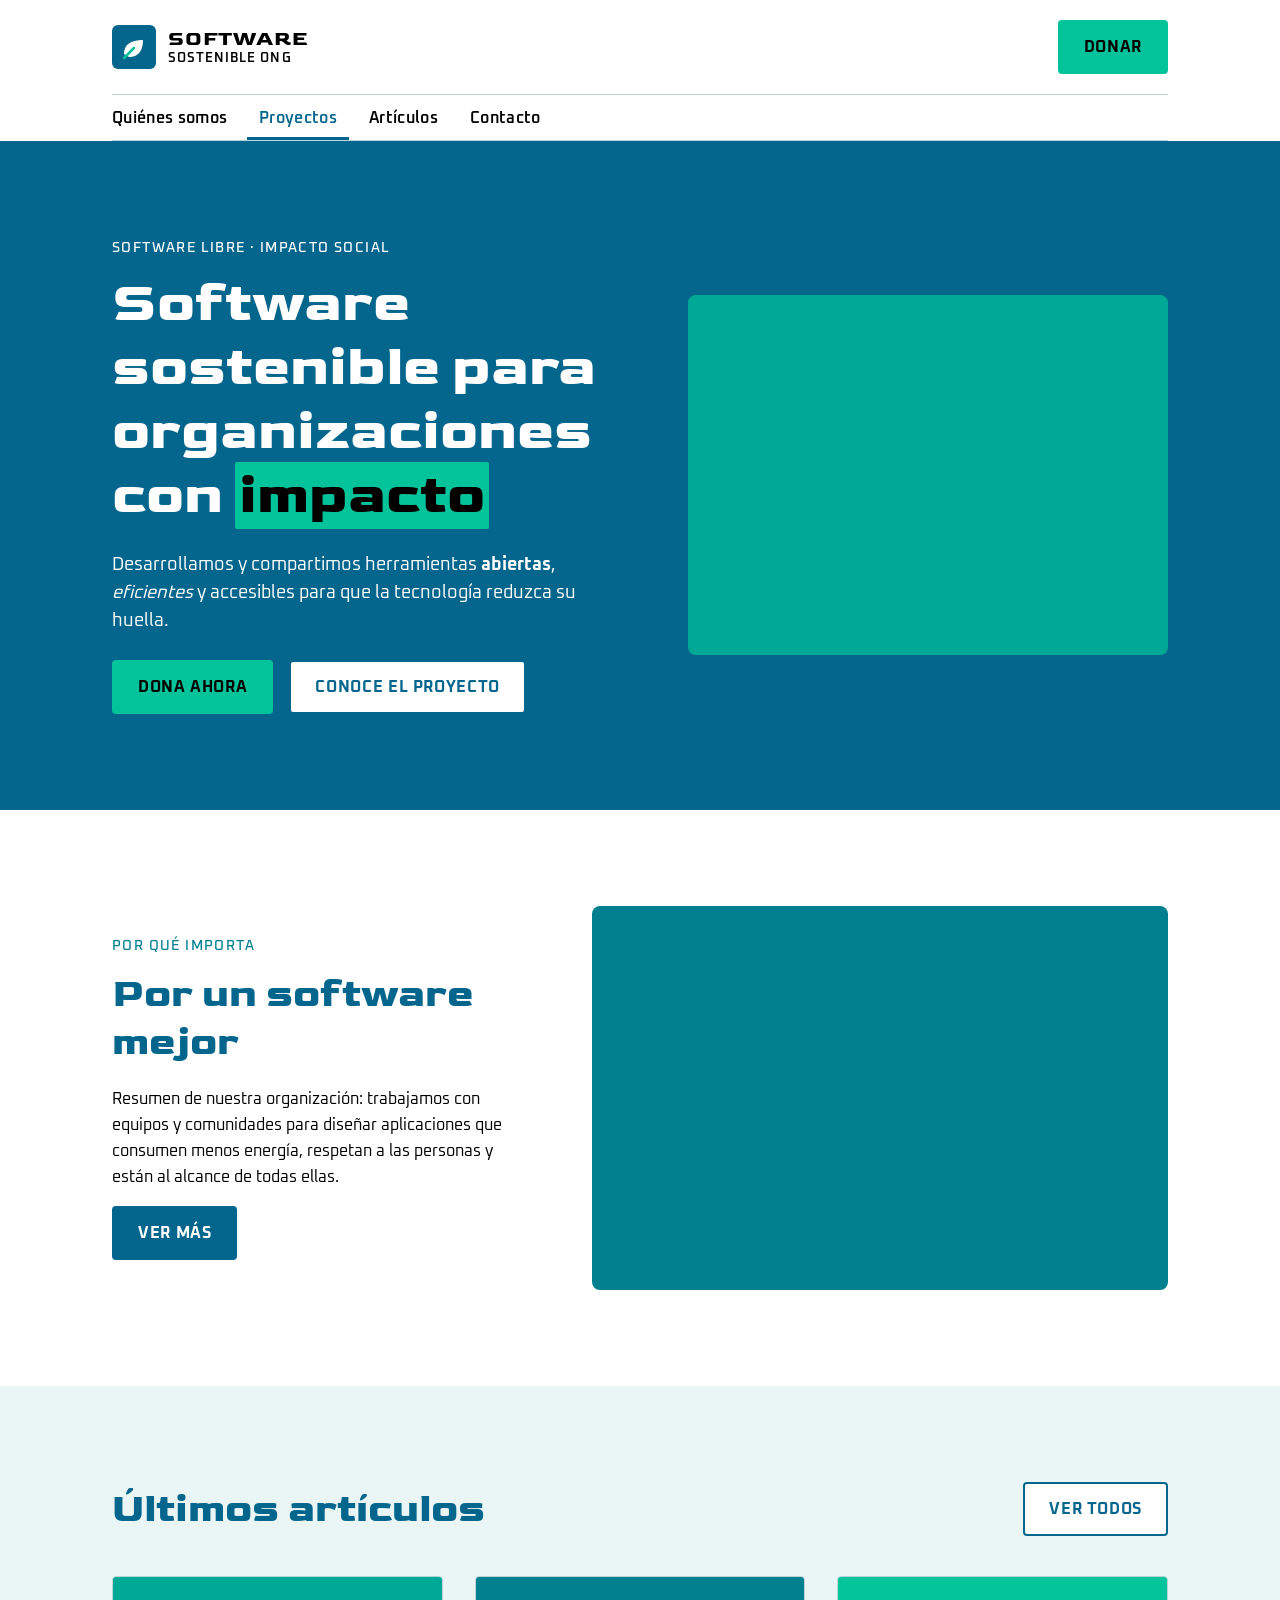
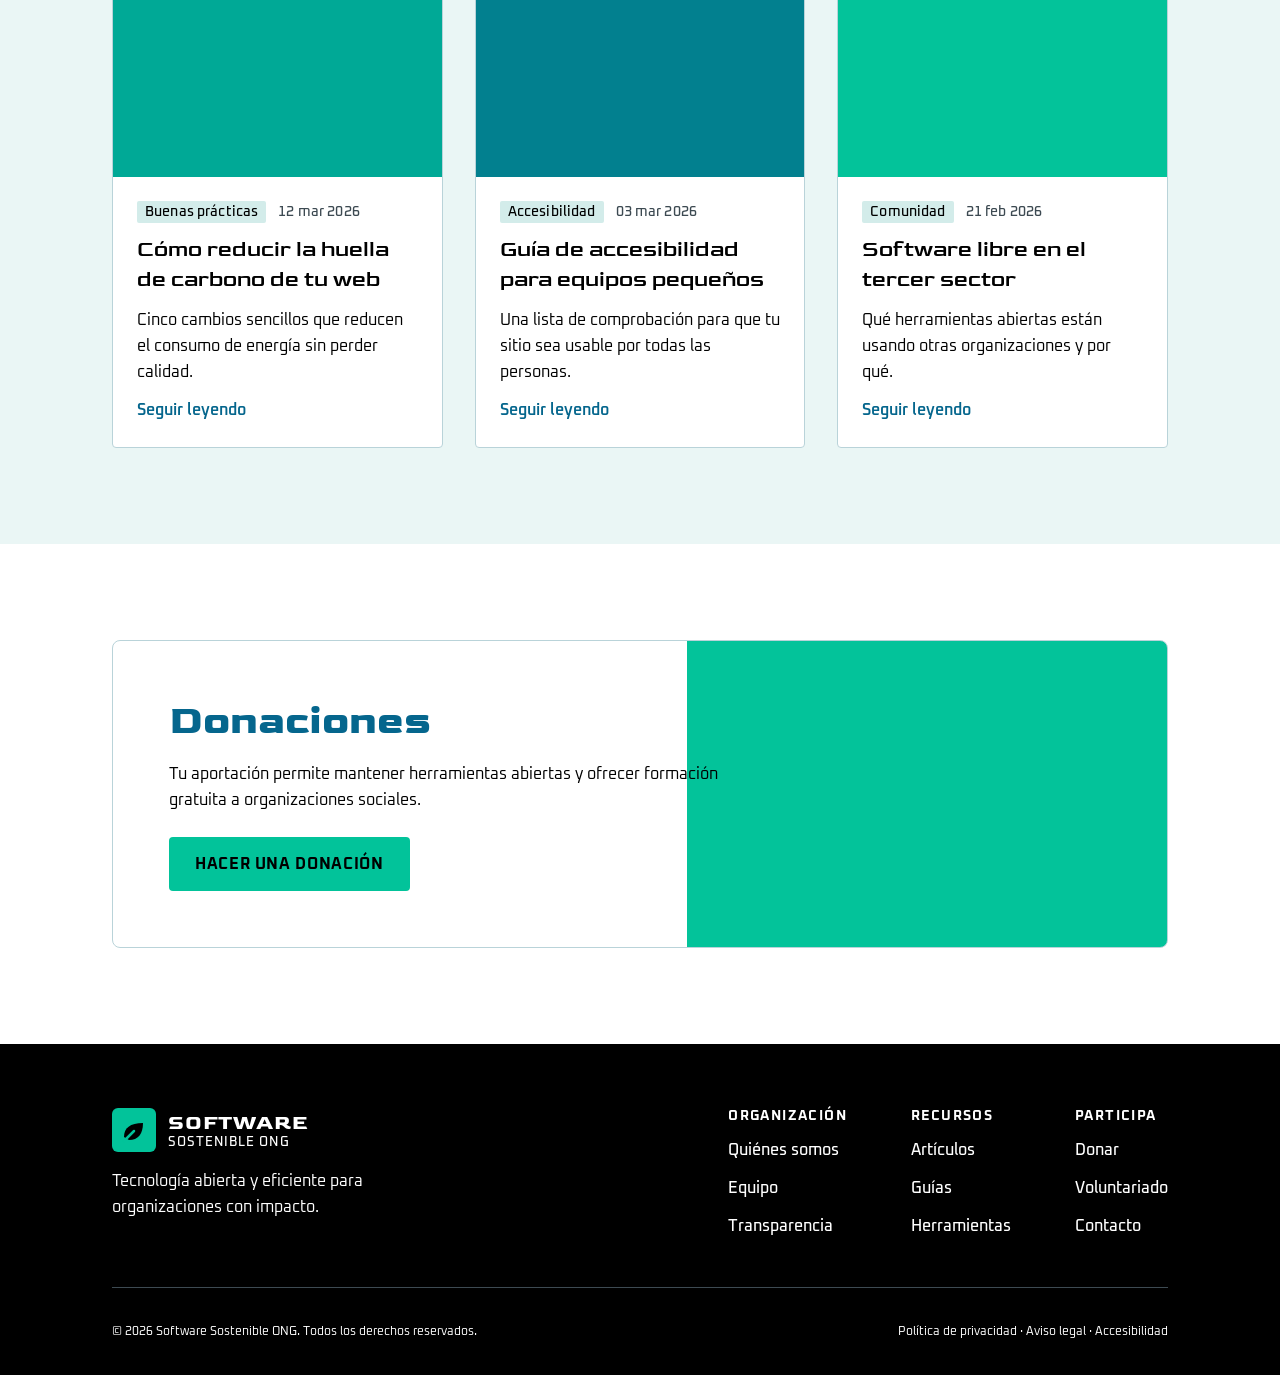
==== fase2-interna/index.html @ 972f6027 "Añadir fase2-interna con index.html" ====
<!DOCTYPE html>
<html lang="es">
<head>
  <meta charset="UTF-8">
  <meta name="viewport" content="width=device-width, initial-scale=1.0">
  <meta name="description" content="ONG que desarrolla y comparte software sostenible, abierto y accesible para organizaciones con impacto social.">
  <title>Inicio · Software Sostenible ONG</title>
  <!-- Google Fonts: Goldman (títulos) y Oxanium (texto) con sans-serif como reserva -->
  <link rel="preconnect" href="https://fonts.googleapis.com">
  <link rel="preconnect" href="https://fonts.gstatic.com" crossorigin>
  <link href="https://fonts.googleapis.com/css2?family=Goldman:wght@400;700&family=Oxanium:wght@400;500;600;700&display=swap" rel="stylesheet">

  <!-- FASE 2: hoja de estilos interna -->
  <style>
    /* =====================================================
       FASE 2 · Hoja de estilos interna (index.html)
       Fuente de valores: guía de estilo de la UT1 (Penpot)
       Paleta: #05668D primario · #028090 secundario · #00A896 acento
               #02C39A destacado · #EAF6F5 tinte · #D3ECEA tinte fuerte
               #B9D3D9 borde suave · #3D4A52 texto suave · #B00020 error
       ===================================================== */

    /* ---------- 1. Reinicio de estilos ---------- */
    * {
      box-sizing: border-box;
      margin: 0;
      padding: 0;
    }

    /* ---------- 2. Selectores de etiqueta ---------- */
    body {
      font-family: 'Oxanium', sans-serif;
      font-size: 1rem;
      font-weight: 400;
      line-height: 1.625;
      color: #000000;
      background-color: #FFFFFF;
    }

    /* Selector agrupado: los tres títulos comparten tipografía */
    h1, h2, h3 {
      font-family: 'Goldman', sans-serif;
      font-weight: 400;
      color: #05668D;
    }

    h1 {
      font-size: 3.5rem;        /* 56 px */
      font-weight: 700;
      line-height: 1.1428;
    }

    h2 {
      font-size: 2.5rem;        /* 40 px */
      font-weight: 700;
      line-height: 1.2;
    }

    h3 {
      font-size: 1.375rem;      /* 22 px */
      line-height: 1.3636;
    }

    p {
      margin-bottom: 1rem;
    }

    a {
      color: #05668D;
      font-weight: 600;
      text-decoration: none;
    }

    img {
      display: block;
      max-width: 100%;
      height: auto;
    }

    ul {
      list-style: none;
    }

    /* Elementos de formulario: heredan la tipografía del sitio */
    input, button, textarea, select {
      font: inherit;
      color: inherit;
    }

    /* Énfasis de la Fase 1 */
    strong {
      font-weight: 700;
    }

    em {
      font-style: italic;
    }

    mark {
      background-color: #02C39A;
      color: #000000;
      padding: 0 0.25rem;
      border-radius: 2px;
    }

    /* ---------- 3. Selectores de clase ---------- */
    /* Accesibilidad: enlace para saltar al contenido y texto solo para lectores */
    .saltar {
      position: absolute;
      left: -999px;
      background-color: #05668D;
      color: #FFFFFF;
      padding: 0.5rem 1rem;
    }

    .saltar:focus {
      left: 0;
      top: 0;
      z-index: 10;
    }

    .sr-only {
      position: absolute;
      width: 1px;
      height: 1px;
      overflow: hidden;
      clip: rect(0 0 0 0);
      white-space: nowrap;
    }

    /* Botones: base y variantes */
    .btn {
      display: inline-block;
      padding: 0.75rem 1.5rem;
      border: 2px solid transparent;
      border-radius: 4px;
      font-size: 1rem;
      font-weight: 700;
      letter-spacing: 0.04em;
      text-transform: uppercase;
      text-align: center;
      cursor: pointer;
    }

    .btn--donar {
      background-color: #02C39A;
      color: #000000;
    }

    .btn--donar:hover {
      background-color: #00A896;
    }

    .btn--primario {
      background-color: #05668D;
      color: #FFFFFF;
    }

    .btn--primario:hover {
      background-color: #028090;
    }

    .btn--secundario {
      background-color: #FFFFFF;
      border-color: #05668D;
      color: #05668D;
    }

    .btn--secundario:hover {
      background-color: #EAF6F5;
    }

    .btn:focus-visible,
    .enlace:focus-visible,
    .menu__enlace:focus-visible {
      outline: 3px solid #00A896;
      outline-offset: 2px;
    }

    /* Texto de apoyo */
    .antetitulo,
    .hero__antetitulo {
      font-size: 0.875rem;      /* 14 px */
      font-weight: 500;
      letter-spacing: 0.1em;
      text-transform: uppercase;
      margin-bottom: 0.75rem;
    }

    .antetitulo {
      color: #028090;
    }

    .enlace {
      color: #05668D;
      font-weight: 600;
    }

    .enlace:hover {
      text-decoration: underline;
    }

    .etiqueta {
      display: inline-block;
      background-color: #D3ECEA;
      color: #000000;
      font-size: 0.875rem;
      font-weight: 500;
      padding: 0 0.5rem;
      border-radius: 2px;
    }

    /* ---------- 4. Cabecera y menú (id y descendientes) ---------- */
    #cabecera {
      display: flex;
      flex-wrap: wrap;
      align-items: center;
      justify-content: space-between;
      padding: 1.25rem 7rem 0;
      background-color: #FFFFFF;
    }

    .logo {
      display: flex;
      align-items: center;
      gap: 0.75rem;
      color: #000000;
    }

    .logo__texto {
      display: flex;
      flex-direction: column;
      line-height: 1.2;
      font-size: 0.8125rem;
      letter-spacing: 0.08em;
    }

    .logo__texto strong {
      font-family: 'Goldman', sans-serif;
      font-size: 1.25rem;
      letter-spacing: 0.04em;
    }

    .menu {
      flex-basis: 100%;
      margin-top: 1.25rem;
      border-top: 1px solid #B9D3D9;
      border-bottom: 1px solid #B9D3D9;
    }

    /* Hijos directos: lista horizontal del menú */
    .menu__lista {
      display: flex;
      gap: 0.5rem;
    }

    .menu__lista > li {
      display: block;
    }

    /* Pseudoclase :first-child: el primer enlace se alinea con el logotipo */
    .menu__lista > li:first-child .menu__enlace {
      padding-left: 0;
    }

    .menu__enlace {
      display: block;
      padding: 0.625rem 0.75rem 0.375rem;
      color: #000000;
      font-weight: 600;
      letter-spacing: 0.02em;
      border-bottom: 3px solid transparent;
    }

    .menu__enlace:hover,
    .menu__enlace[aria-current="page"] {
      color: #05668D;
      border-bottom-color: #05668D;
    }

    /* ---------- 5. Hero (id) ---------- */
    #hero {
      display: flex;
      align-items: center;
      gap: 4rem;
      padding: 6rem 7rem;
      background-color: #05668D;
      color: #FFFFFF;
    }

    #hero h1 {
      color: #FFFFFF;
      margin-bottom: 1.5rem;
    }

    .hero__texto {
      flex: 1;
    }

    .hero__antetitulo {
      color: #FFFFFF;
    }

    .hero__subtitulo {
      max-width: 35rem;
      font-size: 1.125rem;      /* Large Body 18 px */
      line-height: 1.5555;
      margin-bottom: 1.5rem;
    }

    .hero__botones {
      display: flex;
      flex-wrap: wrap;
      gap: 1rem;
    }

    /* En el hero el botón principal es verde y el secundario blanco */
    #hero .btn--secundario {
      background-color: #FFFFFF;
    }

    .hero__imagen {
      width: 30rem;
      height: 22.5rem;
      flex-shrink: 0;
      object-fit: cover;
      border-radius: 8px;
    }

    /* ---------- 6. Secciones generales ---------- */
    .seccion {
      padding: 6rem 7rem;
    }

    .seccion--quienes {
      display: flex;
      align-items: center;
      gap: 5rem;
    }

    .seccion__texto {
      flex: 1;
    }

    .seccion__texto h2 {
      margin-bottom: 1.25rem;
    }

    .seccion__imagen {
      width: 36rem;
      height: 24rem;
      flex-shrink: 0;
      object-fit: cover;
      border-radius: 8px;
    }

    /* ---------- 7. Últimos artículos y tarjetas ---------- */
    .seccion--articulos {
      background-color: #EAF6F5;
    }

    .seccion__cabecera {
      display: flex;
      align-items: center;
      justify-content: space-between;
      margin-bottom: 2.5rem;
    }

    .tarjetas {
      display: flex;
      gap: 2rem;
    }

    .tarjeta {
      flex: 1;
      background-color: #FFFFFF;
      border: 1px solid #B9D3D9;
      border-radius: 4px;
      overflow: hidden;
    }

    .tarjeta__imagen {
      width: 100%;
      height: 12.5rem;          /* 200 px */
      object-fit: cover;
    }

    .tarjeta__cuerpo {
      padding: 1.5rem;
    }

    .tarjeta__cuerpo > * {
      margin-bottom: 0.75rem;
    }

    /* Pseudoclase :last-child: el último elemento no deja hueco debajo */
    .tarjeta__cuerpo > :last-child {
      margin-bottom: 0;
    }

    .tarjeta__meta {
      display: flex;
      align-items: center;
      gap: 0.75rem;
      font-size: 0.875rem;
      font-weight: 500;
      letter-spacing: 0.01em;
      color: #3D4A52;
    }

    .tarjeta__titulo {
      color: #000000;
    }

    .tarjeta:hover {
      border-color: #05668D;
    }

    /* ---------- 8. Llamada a la acción (CTA) ---------- */
    .cta {
      margin: 6rem 7rem;
      border: 1px solid #B9D3D9;
      border-radius: 8px;
      background: #FFFFFF url('../img/cta-fondo.jpg') right center / 30rem 100% no-repeat;
    }

    .cta__texto {
      max-width: 42rem;
      padding: 3.5rem;
    }

    .cta__texto h2 {
      margin-bottom: 1rem;
    }

    .cta__texto p {
      margin-bottom: 1.5rem;
    }

    /* ---------- 9. Pie de página ---------- */
    #pie {
      display: flex;
      flex-direction: column;
      gap: 3rem;
      padding: 4rem 7rem 2rem;
      background-color: #000000;
      color: #FFFFFF;
    }

    #pie a {
      color: #FFFFFF;
      font-weight: 500;
    }

    #pie a:hover {
      color: #02C39A;
    }

    .pie .logo,
    #pie .logo {
      color: #FFFFFF;
    }

    .pie__principal {
      display: flex;
      justify-content: space-between;
      gap: 3rem;
    }

    .pie__marca {
      max-width: 20rem;
    }

    .pie__marca p {
      margin-top: 1rem;
    }

    .pie__columnas {
      display: flex;
      gap: 4rem;
    }

    .pie__titulo {
      font-family: 'Oxanium', sans-serif;
      font-size: 0.875rem;
      font-weight: 700;
      letter-spacing: 0.1em;
      text-transform: uppercase;
      color: #FFFFFF;
      margin-bottom: 0.75rem;
    }

    /* Descendientes: elementos de lista dentro de las columnas del pie */
    .pie__columna li {
      margin-bottom: 0.75rem;
    }

    .pie__columna li:last-child {
      margin-bottom: 0;
    }

    .pie__legal {
      display: flex;
      justify-content: space-between;
      padding-top: 2rem;
      border-top: 1px solid #3D4A52;
      font-size: 0.875rem;
    }

    .pie__legal p {
      margin-bottom: 0;
    }
  </style>
</head>
<body>
  <a class="saltar" href="#contenido">Saltar al contenido</a>

  <header class="cabecera" id="cabecera">
    <a class="logo" href="../index.html" title="Ir al inicio">
      <img class="logo__marca" src="../img/logo.svg" alt="Software Sostenible ONG, ir al inicio" width="44" height="44">
      <span class="logo__texto" aria-hidden="true"><strong>SOFTWARE</strong> <span>SOSTENIBLE ONG</span></span>
    </a>
    <a class="btn btn--donar" href="../formulario.html">Donar</a>
    <nav class="menu" aria-label="Menú principal">
      <ul class="menu__lista">
        <li><a class="menu__enlace" href="../index.html#quienes-somos">Quiénes somos</a></li>
        <li><a class="menu__enlace" href="../index.html" aria-current="page">Proyectos</a></li>
        <li><a class="menu__enlace" href="../listado.html">Artículos</a></li>
        <li><a class="menu__enlace" href="../contacto.html">Contacto</a></li>
      </ul>
    </nav>
  </header>

  <main id="contenido">
    <section class="hero" id="hero" aria-labelledby="hero-titulo">
      <div class="hero__texto">
        <p class="hero__antetitulo">SOFTWARE LIBRE · IMPACTO SOCIAL</p>
        <h1 id="hero-titulo">Software sostenible para organizaciones con <mark>impacto</mark></h1>
        <p class="hero__subtitulo">Desarrollamos y compartimos herramientas <strong>abiertas</strong>, <em>eficientes</em> y accesibles para que la tecnología reduzca su huella.</p>
        <div class="hero__botones">
          <a class="btn btn--donar" href="../formulario.html" title="Ir a la página de donaciones">Dona ahora</a>
          <a class="btn btn--secundario" href="../listado.html">Conoce el proyecto</a>
        </div>
      </div>
      <img class="hero__imagen" src="../img/hero.jpg" alt="" width="1200" height="800">
    </section>

    <section class="seccion seccion--quienes" id="quienes-somos" aria-labelledby="quienes-titulo">
      <div class="seccion__texto">
        <p class="antetitulo">POR QUÉ IMPORTA</p>
        <h2 id="quienes-titulo">Por un software mejor</h2>
        <p>Resumen de nuestra organización: trabajamos con equipos y comunidades para diseñar aplicaciones que consumen menos energía, respetan a las personas y están al alcance de todas ellas.</p>
        <a class="btn btn--primario" href="../listado.html">Ver más</a>
      </div>
      <img class="seccion__imagen" src="../img/software-mejor.jpg" alt="" width="1152" height="768" loading="lazy">
    </section>

    <section class="seccion seccion--articulos" id="ultimos-articulos" aria-labelledby="articulos-titulo">
      <div class="seccion__cabecera">
        <h2 id="articulos-titulo">Últimos artículos</h2>
        <a class="btn btn--secundario" href="../listado.html">Ver todos</a>
      </div>
      <div class="tarjetas">
        <article class="tarjeta">
          <img class="tarjeta__imagen" src="../img/art-1.jpg" alt="" width="800" height="500" loading="lazy">
          <div class="tarjeta__cuerpo">
            <p class="tarjeta__meta"><span class="etiqueta">Buenas prácticas</span> <time datetime="2026-03-12">12 mar 2026</time></p>
            <h3 class="tarjeta__titulo">Cómo reducir la huella de carbono de tu web</h3>
            <p>Cinco cambios sencillos que reducen el consumo de energía sin perder calidad.</p>
            <a class="enlace" href="../detalle.html">Seguir leyendo<span class="sr-only">: Cómo reducir la huella de carbono de tu web</span></a>
          </div>
        </article>
        <article class="tarjeta">
          <img class="tarjeta__imagen" src="../img/art-2.jpg" alt="" width="800" height="500" loading="lazy">
          <div class="tarjeta__cuerpo">
            <p class="tarjeta__meta"><span class="etiqueta">Accesibilidad</span> <time datetime="2026-03-03">03 mar 2026</time></p>
            <h3 class="tarjeta__titulo">Guía de accesibilidad para equipos pequeños</h3>
            <p>Una lista de comprobación para que tu sitio sea usable por todas las personas.</p>
            <a class="enlace" href="../detalle.html">Seguir leyendo<span class="sr-only">: Guía de accesibilidad para equipos pequeños</span></a>
          </div>
        </article>
        <article class="tarjeta">
          <img class="tarjeta__imagen" src="../img/art-3.jpg" alt="" width="800" height="500" loading="lazy">
          <div class="tarjeta__cuerpo">
            <p class="tarjeta__meta"><span class="etiqueta">Comunidad</span> <time datetime="2026-02-21">21 feb 2026</time></p>
            <h3 class="tarjeta__titulo">Software libre en el tercer sector</h3>
            <p>Qué herramientas abiertas están usando otras organizaciones y por qué.</p>
            <a class="enlace" href="../detalle.html">Seguir leyendo<span class="sr-only">: Software libre en el tercer sector</span></a>
          </div>
        </article>
      </div>
    </section>

    <section class="cta" id="donaciones" aria-labelledby="donaciones-titulo">
      <div class="cta__texto">
        <h2 id="donaciones-titulo">Donaciones</h2>
        <p>Tu aportación permite mantener herramientas abiertas y ofrecer formación gratuita a organizaciones sociales.</p>
        <a class="btn btn--donar" href="../formulario.html">Hacer una donación</a>
      </div>
    </section>
  </main>

  <footer class="pie" id="pie">
    <div class="pie__principal">
      <div class="pie__marca">
        <a class="logo" href="../index.html" title="Ir al inicio">
          <img class="logo__marca" src="../img/logo-claro.svg" alt="Software Sostenible ONG, ir al inicio" width="44" height="44">
          <span class="logo__texto" aria-hidden="true"><strong>SOFTWARE</strong> <span>SOSTENIBLE ONG</span></span>
        </a>
        <p>Tecnología abierta y eficiente para organizaciones con impacto.</p>
      </div>
      <div class="pie__columnas">
        <div class="pie__columna">
          <h2 class="pie__titulo">Organización</h2>
          <ul>
            <li><a href="../index.html#quienes-somos">Quiénes somos</a></li>
            <li><a href="../index.html#quienes-somos">Equipo</a></li>
            <li><a href="../index.html#quienes-somos">Transparencia</a></li>
          </ul>
        </div>
        <div class="pie__columna">
          <h2 class="pie__titulo">Recursos</h2>
          <ul>
            <li><a href="../listado.html">Artículos</a></li>
            <li><a href="../listado.html">Guías</a></li>
            <li><a href="../listado.html">Herramientas</a></li>
          </ul>
        </div>
        <div class="pie__columna">
          <h2 class="pie__titulo">Participa</h2>
          <ul>
            <li><a href="../formulario.html">Donar</a></li>
            <li><a href="../contacto.html">Voluntariado</a></li>
            <li><a href="../contacto.html">Contacto</a></li>
          </ul>
        </div>
      </div>
    </div>
    <div class="pie__legal">
      <p><small>© 2026 Software Sostenible ONG. Todos los derechos reservados.</small></p>
      <p><small>Política de privacidad · Aviso legal · Accesibilidad</small></p>
    </div>
  </footer>
</body>
</html>
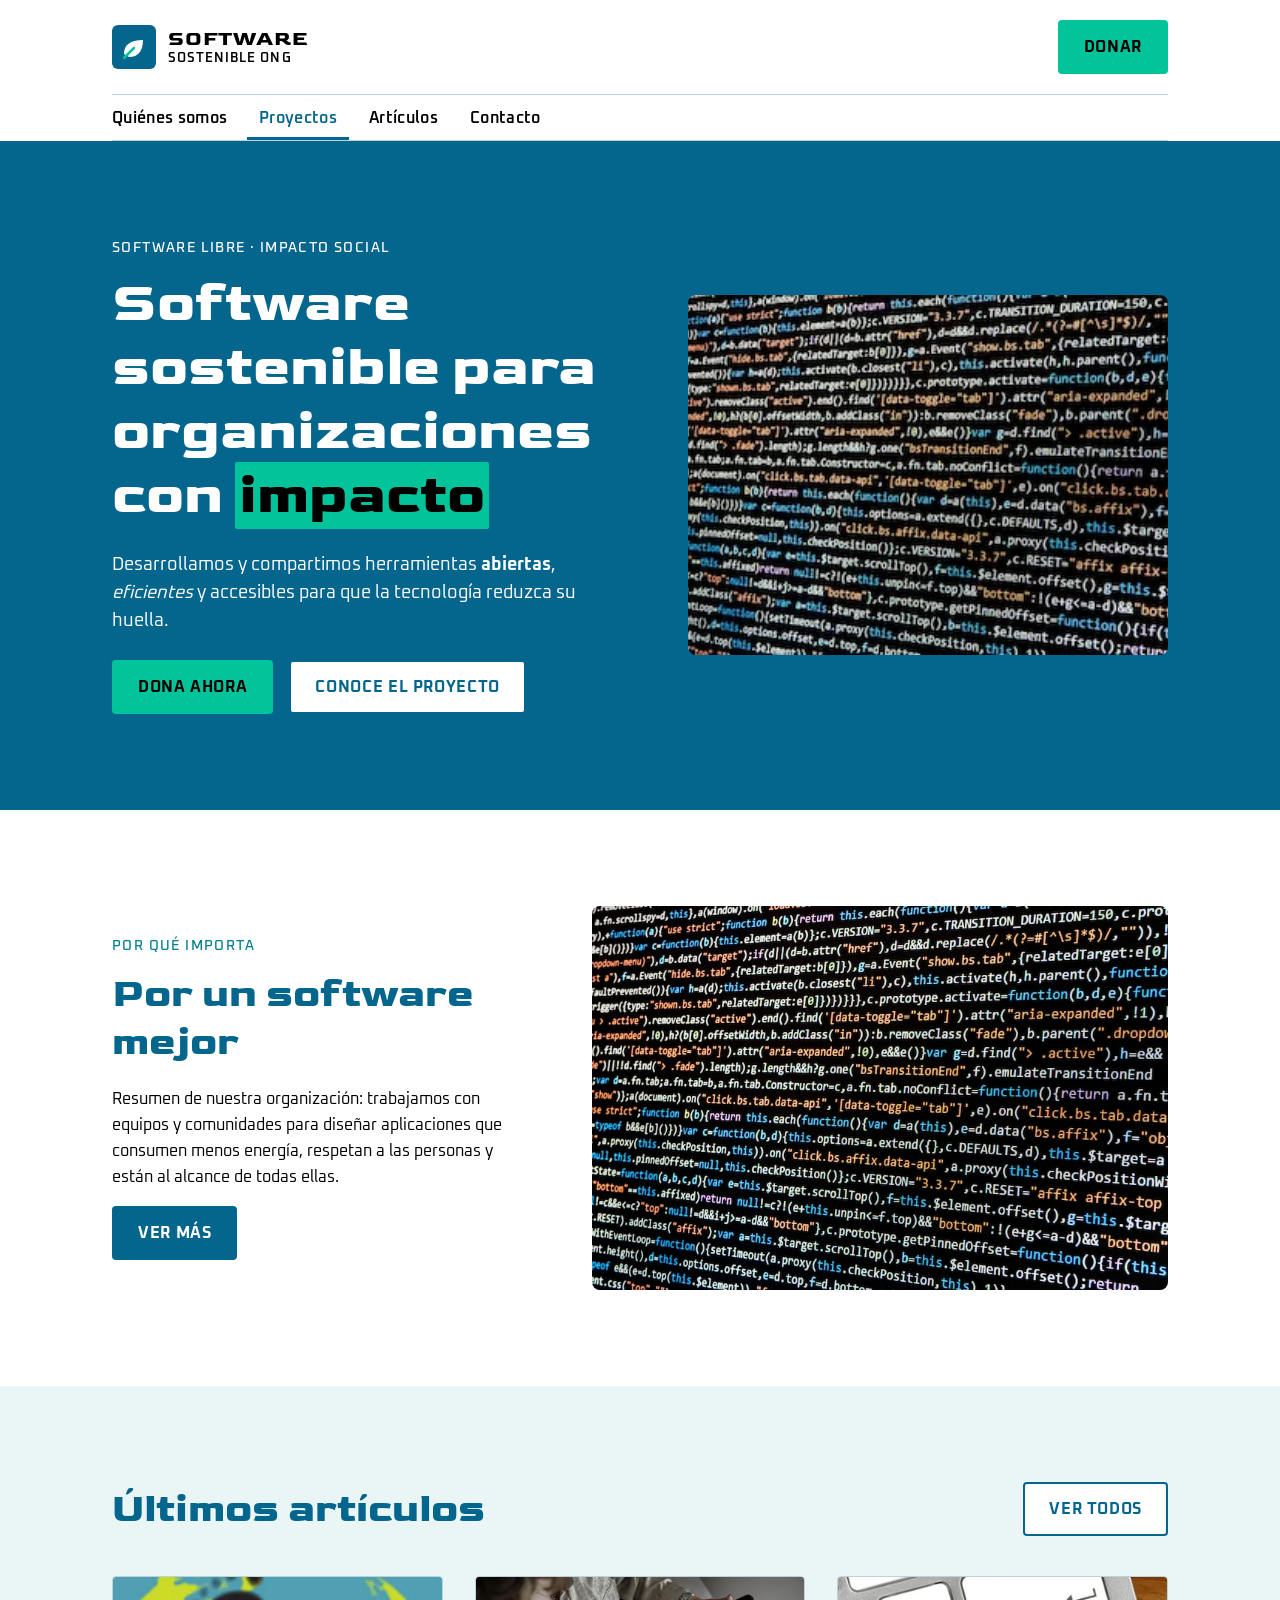
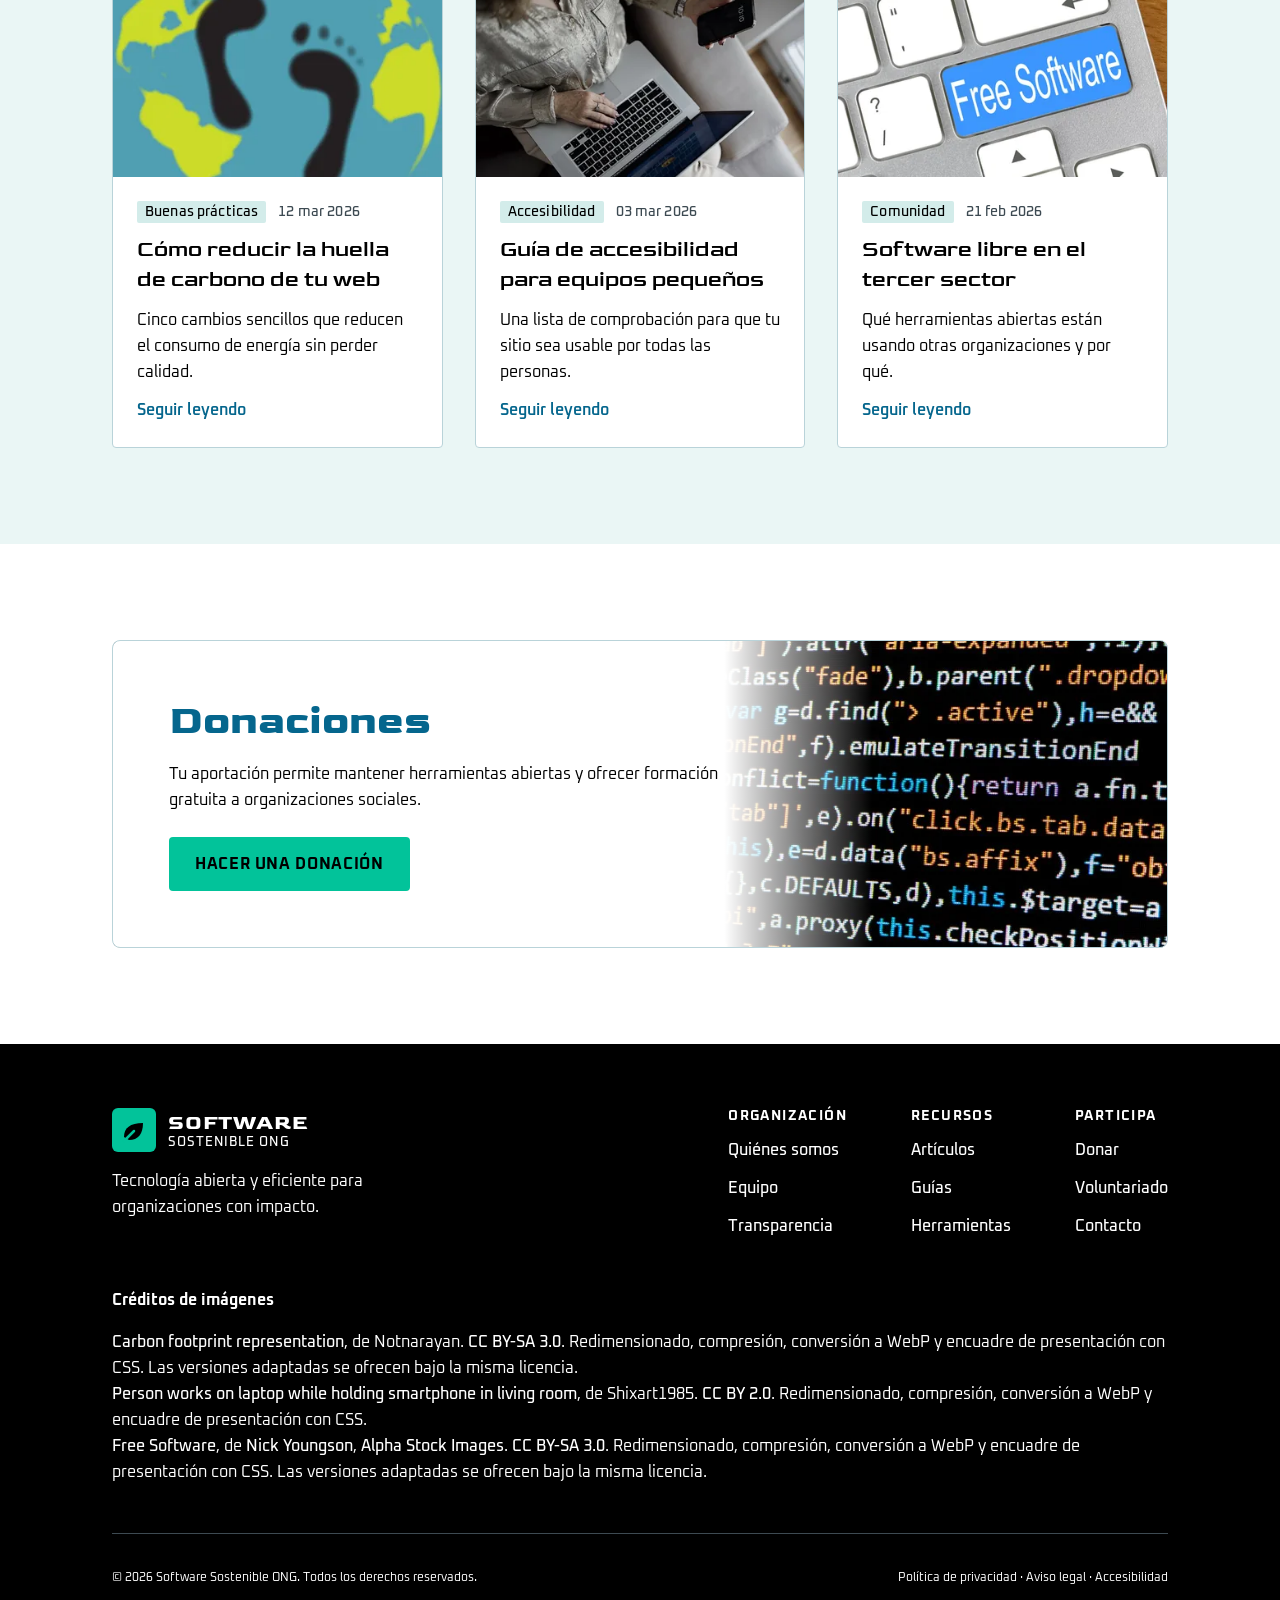
==== commit de966982: "Fase 3" ====
--- a/fase2-interna/index.html
+++ b/fase2-interna/index.html
@@ -421,7 +421,7 @@
       margin: 6rem 7rem;
       border: 1px solid #B9D3D9;
       border-radius: 8px;
-      background: #FFFFFF url('../img/cta-fondo.jpg') right center / 30rem 100% no-repeat;
+      background: linear-gradient(to right, #FFFFFF 58%, transparent 72%), url('../img/portada-optimizada.webp') center / cover no-repeat;
     }
 
     .cta__texto {
@@ -510,6 +510,7 @@
     .pie__legal p {
       margin-bottom: 0;
     }
+    .hero__imagen > img { width: 100%; height: 100%; object-fit: cover; border-radius: inherit; filter: saturate(0.85); }
   </style>
 </head>
 <body>
@@ -542,7 +543,11 @@
           <a class="btn btn--secundario" href="../listado.html">Conoce el proyecto</a>
         </div>
       </div>
-      <img class="hero__imagen" src="../img/hero.jpg" alt="" width="1200" height="800">
+      <picture class="hero__imagen">
+        <source media="(max-width: 350px)" srcset="../img/portada-pequena.webp">
+        <source media="(max-width: 1024px)" srcset="../img/portada-mediana.webp">
+        <img src="../img/portada-optimizada.webp" alt="Portátil con código de programación en la pantalla" width="1200" height="800">
+      </picture>
     </section>
 
     <section class="seccion seccion--quienes" id="quienes-somos" aria-labelledby="quienes-titulo">
@@ -552,7 +557,7 @@
         <p>Resumen de nuestra organización: trabajamos con equipos y comunidades para diseñar aplicaciones que consumen menos energía, respetan a las personas y están al alcance de todas ellas.</p>
         <a class="btn btn--primario" href="../listado.html">Ver más</a>
       </div>
-      <img class="seccion__imagen" src="../img/software-mejor.jpg" alt="" width="1152" height="768" loading="lazy">
+      <img class="seccion__imagen" src="../img/portada-mediana.webp" srcset="../img/portada-mediana.webp 768w, ../img/portada-optimizada.webp 1200w" sizes="(max-width: 900px) calc(100vw - 40px), 576px" alt="Código de programación en una pantalla" width="768" height="512" loading="lazy">
     </section>
 
     <section class="seccion seccion--articulos" id="ultimos-articulos" aria-labelledby="articulos-titulo">
@@ -562,7 +567,7 @@
       </div>
       <div class="tarjetas">
         <article class="tarjeta">
-          <img class="tarjeta__imagen" src="../img/art-1.jpg" alt="" width="800" height="500" loading="lazy">
+          <img class="tarjeta__imagen" src="../img/huella-carbono.webp" srcset="../img/huella-carbono-pequena.webp 400w, ../img/huella-carbono.webp 800w" sizes="(max-width: 600px) calc(100vw - 40px), 400px" alt="Ilustración de la huella de carbono" width="800" height="566" loading="lazy">
           <div class="tarjeta__cuerpo">
             <p class="tarjeta__meta"><span class="etiqueta">Buenas prácticas</span> <time datetime="2026-03-12">12 mar 2026</time></p>
             <h3 class="tarjeta__titulo">Cómo reducir la huella de carbono de tu web</h3>
@@ -571,7 +576,7 @@
           </div>
         </article>
         <article class="tarjeta">
-          <img class="tarjeta__imagen" src="../img/art-2.jpg" alt="" width="800" height="500" loading="lazy">
+          <img class="tarjeta__imagen" src="../img/accesibilidad-dispositivos.webp" srcset="../img/accesibilidad-dispositivos-pequena.webp 400w, ../img/accesibilidad-dispositivos.webp 800w" sizes="(max-width: 600px) calc(100vw - 40px), 400px" alt="Persona usando un portátil y un móvil" width="800" height="533" loading="lazy">
           <div class="tarjeta__cuerpo">
             <p class="tarjeta__meta"><span class="etiqueta">Accesibilidad</span> <time datetime="2026-03-03">03 mar 2026</time></p>
             <h3 class="tarjeta__titulo">Guía de accesibilidad para equipos pequeños</h3>
@@ -580,7 +585,7 @@
           </div>
         </article>
         <article class="tarjeta">
-          <img class="tarjeta__imagen" src="../img/art-3.jpg" alt="" width="800" height="500" loading="lazy">
+          <img class="tarjeta__imagen" src="../img/software-libre.webp" srcset="../img/software-libre-pequena.webp 400w, ../img/software-libre.webp 800w" sizes="(max-width: 600px) calc(100vw - 40px), 400px" alt="Tecla de un teclado con el texto «Free Software»" width="800" height="533" loading="lazy">
           <div class="tarjeta__cuerpo">
             <p class="tarjeta__meta"><span class="etiqueta">Comunidad</span> <time datetime="2026-02-21">21 feb 2026</time></p>
             <h3 class="tarjeta__titulo">Software libre en el tercer sector</h3>
@@ -636,6 +641,14 @@
         </div>
       </div>
     </div>
+      <div class="pie__creditos">
+        <p><strong>Créditos de imágenes</strong></p>
+        <ul>
+          <li><a href="https://commons.wikimedia.org/wiki/File:Carbon_footprint_representation.jpg">Carbon footprint representation</a>, de Notnarayan. <a href="https://creativecommons.org/licenses/by-sa/3.0/">CC BY-SA 3.0</a>. Redimensionado, compresión, conversión a WebP y encuadre de presentación con CSS. Las versiones adaptadas se ofrecen bajo la misma licencia.</li>
+          <li><a href="https://commons.wikimedia.org/wiki/File:Person_works_on_laptop_while_holding_smartphone_in_living_room.jpg">Person works on laptop while holding smartphone in living room</a>, de Shixart1985. <a href="https://creativecommons.org/licenses/by/2.0/">CC BY 2.0</a>. Redimensionado, compresión, conversión a WebP y encuadre de presentación con CSS.</li>
+          <li><a href="https://www.picpedia.org/keyboard/f/free-software.html">Free Software</a>, de <a href="http://www.nyphotographic.com/">Nick Youngson</a>, <a href="https://alphastockimages.com/">Alpha Stock Images</a>. <a href="https://creativecommons.org/licenses/by-sa/3.0/">CC BY-SA 3.0</a>. Redimensionado, compresión, conversión a WebP y encuadre de presentación con CSS. Las versiones adaptadas se ofrecen bajo la misma licencia.</li>
+        </ul>
+      </div>
     <div class="pie__legal">
       <p><small>© 2026 Software Sostenible ONG. Todos los derechos reservados.</small></p>
       <p><small>Política de privacidad · Aviso legal · Accesibilidad</small></p>
